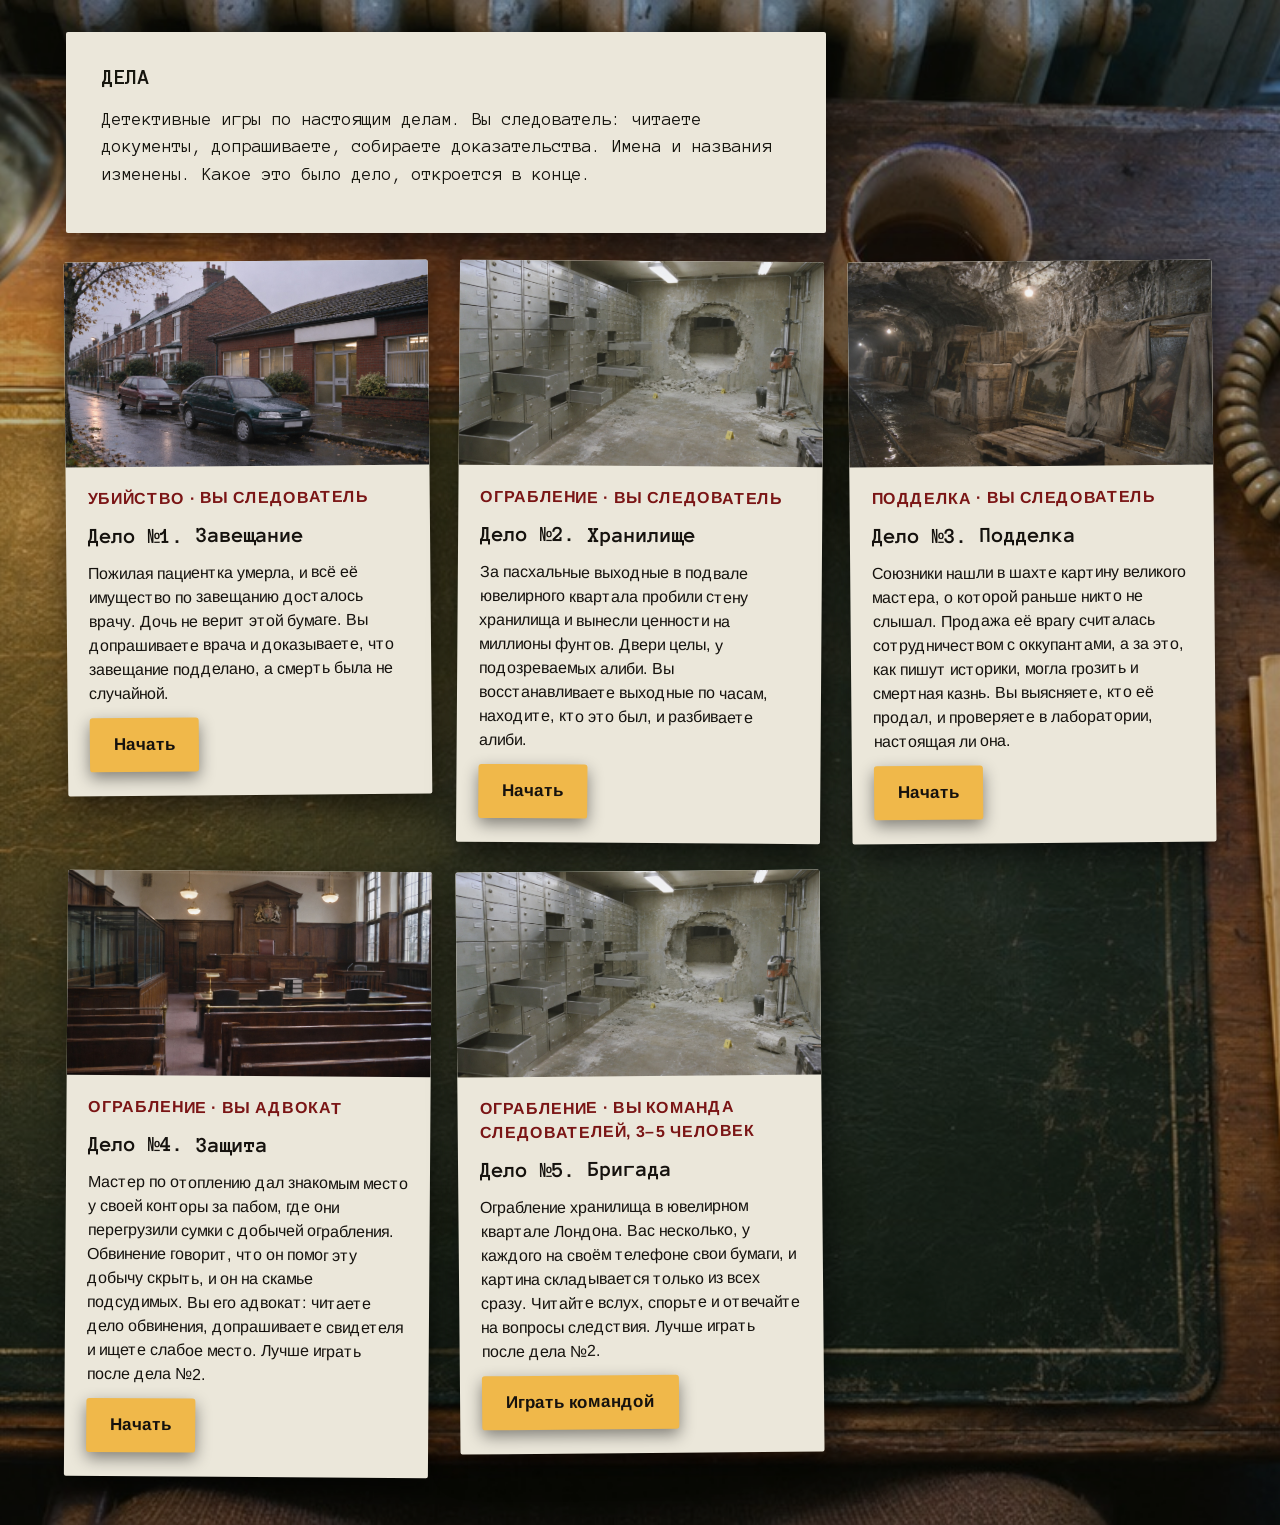
==== index.html @ 7e6cd484 "Дело №5: паспорт команды с шарингом текстом и картинкой, без спойлеров" ====
<!doctype html>
<html lang="ru">
<head>
<meta charset="utf-8">
<meta name="viewport" content="width=device-width, initial-scale=1, viewport-fit=cover">
<meta name="robots" content="noindex, nofollow, noarchive">
<title>Дело. Игра-расследование</title>
<link rel="icon" href="data:,">
<link rel="stylesheet" href="fonts/fonts.css">
<link rel="stylesheet" href="style.css?v=20261123">
</head>
<body>
<main id="app" tabindex="-1"></main>

<!-- шероховатость машинописи и бумажное зерно: один раз, переиспользуется в CSS -->
<svg width="0" height="0" style="position:absolute" aria-hidden="true" focusable="false">
  <filter id="ink" x="-2%" y="-2%" width="104%" height="104%">
    <feTurbulence type="fractalNoise" baseFrequency="0.8" numOctaves="2" seed="7" result="n"/>
    <feDisplacementMap in="SourceGraphic" in2="n" scale="1.1" xChannelSelector="R" yChannelSelector="G"/>
  </filter>
</svg>

<script src="chapter1.js?v=20261123"></script>
<script src="chapter2.js?v=20261123"></script>
<script src="chapter3.js?v=20261123"></script>
<script src="chapter4.js?v=20261123"></script>
<script src="vault1.js?v=20261123"></script>
<script src="vault2.js?v=20261123"></script>
<script src="vault3.js?v=20261123"></script>
<script src="vault4.js?v=20261123"></script>
<script src="fake1.js?v=20261123"></script>
<script src="fake2.js?v=20261123"></script>
<script src="fake3.js?v=20261123"></script>
<script src="fake4.js?v=20261123"></script>
<script src="defense1.js?v=20261123"></script>
<script src="defense2.js?v=20261123"></script>
<script src="defense3.js?v=20261123"></script>
<script src="archive.js?v=20261123"></script>
<script src="guess.js?v=20261123"></script>
<script src="inbox.js?v=20261123"></script>
<script src="team1.js?v=20261123"></script>
<script src="game.js?v=20261123"></script>
</body>
</html>
---- fonts/fonts.css ----
@font-face { font-family: 'Anonymous Pro'; font-style: normal; font-weight: 400; font-display: swap; src: url('AnonymousPro-400-cyrillic.woff2') format('woff2'); unicode-range: U+0301, U+0400-045F, U+0490-0491, U+04B0-04B1, U+2116; }
@font-face { font-family: 'Anonymous Pro'; font-style: normal; font-weight: 400; font-display: swap; src: url('AnonymousPro-400-latin.woff2') format('woff2'); unicode-range: U+0000-00FF, U+0131, U+0152-0153, U+02BB-02BC, U+02C6, U+02DA, U+02DC, U+0304, U+0308, U+0329, U+2000-206F, U+20AC, U+2122, U+2191, U+2193, U+2212, U+2215, U+FEFF, U+FFFD; }
@font-face { font-family: 'Anonymous Pro'; font-style: normal; font-weight: 700; font-display: swap; src: url('AnonymousPro-700-cyrillic.woff2') format('woff2'); unicode-range: U+0301, U+0400-045F, U+0490-0491, U+04B0-04B1, U+2116; }
@font-face { font-family: 'Anonymous Pro'; font-style: normal; font-weight: 700; font-display: swap; src: url('AnonymousPro-700-latin.woff2') format('woff2'); unicode-range: U+0000-00FF, U+0131, U+0152-0153, U+02BB-02BC, U+02C6, U+02DA, U+02DC, U+0304, U+0308, U+0329, U+2000-206F, U+20AC, U+2122, U+2191, U+2193, U+2212, U+2215, U+FEFF, U+FFFD; }
@font-face { font-family: 'Arimo'; font-style: normal; font-weight: 400; font-display: swap; src: url('Arimo-400-cyrillic.woff2') format('woff2'); unicode-range: U+0301, U+0400-045F, U+0490-0491, U+04B0-04B1, U+2116; }
@font-face { font-family: 'Arimo'; font-style: normal; font-weight: 400; font-display: swap; src: url('Arimo-400-latin.woff2') format('woff2'); unicode-range: U+0000-00FF, U+0131, U+0152-0153, U+02BB-02BC, U+02C6, U+02DA, U+02DC, U+0304, U+0308, U+0329, U+2000-206F, U+20AC, U+2122, U+2191, U+2193, U+2212, U+2215, U+FEFF, U+FFFD; }
@font-face { font-family: 'Arimo'; font-style: normal; font-weight: 700; font-display: swap; src: url('Arimo-700-cyrillic.woff2') format('woff2'); unicode-range: U+0301, U+0400-045F, U+0490-0491, U+04B0-04B1, U+2116; }
@font-face { font-family: 'Arimo'; font-style: normal; font-weight: 700; font-display: swap; src: url('Arimo-700-latin.woff2') format('woff2'); unicode-range: U+0000-00FF, U+0131, U+0152-0153, U+02BB-02BC, U+02C6, U+02DA, U+02DC, U+0304, U+0308, U+0329, U+2000-206F, U+20AC, U+2122, U+2191, U+2193, U+2212, U+2215, U+FEFF, U+FFFD; }
@font-face { font-family: 'Tinos'; font-style: normal; font-weight: 400; font-display: swap; src: url('Tinos-400-cyrillic.woff2') format('woff2'); unicode-range: U+0301, U+0400-045F, U+0490-0491, U+04B0-04B1, U+2116; }
@font-face { font-family: 'Tinos'; font-style: normal; font-weight: 400; font-display: swap; src: url('Tinos-400-latin.woff2') format('woff2'); unicode-range: U+0000-00FF, U+0131, U+0152-0153, U+02BB-02BC, U+02C6, U+02DA, U+02DC, U+0304, U+0308, U+0329, U+2000-206F, U+20AC, U+2122, U+2191, U+2193, U+2212, U+2215, U+FEFF, U+FFFD; }
@font-face { font-family: 'Tinos'; font-style: normal; font-weight: 700; font-display: swap; src: url('Tinos-700-cyrillic.woff2') format('woff2'); unicode-range: U+0301, U+0400-045F, U+0490-0491, U+04B0-04B1, U+2116; }
@font-face { font-family: 'Tinos'; font-style: normal; font-weight: 700; font-display: swap; src: url('Tinos-700-latin.woff2') format('woff2'); unicode-range: U+0000-00FF, U+0131, U+0152-0153, U+02BB-02BC, U+02C6, U+02DA, U+02DC, U+0304, U+0308, U+0329, U+2000-206F, U+20AC, U+2122, U+2191, U+2193, U+2212, U+2215, U+FEFF, U+FFFD; }
@font-face { font-family: 'Bad Script'; font-style: normal; font-weight: 400; font-display: swap; src: url('BadScript-400-cyrillic.woff2') format('woff2'); unicode-range: U+0301, U+0400-045F, U+0490-0491, U+04B0-04B1, U+2116; }
@font-face { font-family: 'Bad Script'; font-style: normal; font-weight: 400; font-display: swap; src: url('BadScript-400-latin.woff2') format('woff2'); unicode-range: U+0000-00FF, U+0131, U+0152-0153, U+02BB-02BC, U+02C6, U+02DA, U+02DC, U+0304, U+0308, U+0329, U+2000-206F, U+20AC, U+2122, U+2191, U+2193, U+2212, U+2215, U+FEFF, U+FFFD; }
---- style.css ----
:root {
  --bar: #16120e;
  --bar-ink: #f4efe3;
  --bar-line: #6f6556;
  --accent: #f0b84a;
  --ink: #15120e;
  --ink-soft: #383229;
  --stamp: #7a1515;
  --p-typed: #ebe7da;
  --p-form: #f4f3ee;
  --p-letter: #f1eee6;
  --ease: cubic-bezier(0.16, 1, 0.3, 1);
}

* { box-sizing: border-box; }
html { color-scheme: dark; }
body {
  margin: 0;
  background: var(--bar);
  color: var(--bar-ink);
  font: 400 16px/1.5 Arimo, 'Helvetica Neue', Arial, sans-serif;
  scrollbar-color: var(--bar-line) var(--bar);
}
::selection { background: var(--accent); color: var(--bar); }
:focus-visible { outline: 3px solid var(--accent); outline-offset: 3px; }
button { font: inherit; color: inherit; }

/* сцена: фото на весь экран, весь текст лежит на сплошных поверхностях */
.scene {
  position: relative;
  min-height: 100dvh;
  display: flex;
  flex-direction: column;
  background: var(--bar) var(--bg) center / cover no-repeat;
}
.scene::before { content: ''; position: absolute; inset: 0; background: rgb(10 8 6 / 0.28); pointer-events: none; }
.scene > * { position: relative; }

.bar {
  position: sticky; top: 0; z-index: 5;
  display: flex; flex-wrap: wrap; gap: 4px 28px;
  padding: 12px max(16px, env(safe-area-inset-left));
  background: var(--bar);
  border-bottom: 1px solid var(--bar-line);
}
.bar__item b { font-weight: 700; margin-right: 6px; }
.num { font-family: 'Anonymous Pro', monospace; font-weight: 700; font-size: 18px; color: var(--accent); font-variant-numeric: tabular-nums; }

.stage { flex: 1; padding: 32px max(16px, env(safe-area-inset-left)); }
.stage--center { display: grid; place-content: center; justify-items: center; gap: 22px; }

/* кнопки */
.btn {
  appearance: none; border: 0; cursor: pointer;
  padding: 14px 24px; border-radius: 3px;
  background: var(--accent); color: var(--bar);
  font-weight: 700; font-size: 17px;
  box-shadow: 0 6px 16px rgb(0 0 0 / 0.45);
  transition: transform 160ms var(--ease), box-shadow 160ms var(--ease);
}
.btn:hover:not(:disabled) { transform: translateY(-2px); box-shadow: 0 10px 20px rgb(0 0 0 / 0.5); }
.btn:disabled { cursor: not-allowed; background: #4a4338; color: var(--bar-ink); box-shadow: none; }
.btn--quiet { background: #2a241c; color: var(--bar-ink); border: 1px solid var(--bar-line); }

/* стол */
.desk { flex: 1; display: grid; gap: 24px; padding: 24px max(16px, env(safe-area-inset-left)); align-items: start; }
@media (min-width: 900px) { .desk { grid-template-columns: minmax(260px, 320px) minmax(0, 1fr); } }
.reader { scroll-margin-top: 64px; }
.sheets { list-style: none; margin: 0; padding: 0; display: grid; gap: 22px; }
.sheets li { position: relative; }
.seen {
  position: absolute; right: -6px; top: -20px; padding: 1px 9px; transform: rotate(3deg);
  background: var(--bar); color: var(--bar-ink); border: 1px solid var(--bar-line);
  font-weight: 700; font-size: 16px; border-radius: 2px;
}

/* лист-кнопка */
.chip {
  display: block; width: 100%; text-align: left; cursor: pointer; border: 0; border-radius: 2px;
  padding: 9px 14px; color: var(--ink);
  background: var(--p-typed);
  box-shadow: 2px 4px 10px rgb(0 0 0 / 0.5);
  transition: transform 160ms var(--ease), box-shadow 160ms var(--ease);
}
.sheets li:nth-child(odd) .chip { transform: rotate(-0.6deg); }
.sheets li:nth-child(even) .chip { transform: rotate(0.5deg); }
.chip:hover { transform: rotate(0) translateY(-2px); box-shadow: 3px 8px 16px rgb(0 0 0 / 0.55); }
.chip[aria-pressed='true'] { outline: 3px solid var(--accent); outline-offset: 2px; transform: rotate(0); }
.chip--form { background: var(--p-form); }
.chip--letter { background: var(--p-letter); }
.chip__t { display: block; font-weight: 700; font-size: 16px; }
.chip__s { display: block; font-size: 16px; color: var(--ink-soft); }

.reader { min-width: 0; display: flex; justify-content: center; }

/* бумага */
.paper {
  width: min(100%, 760px);
  padding: 32px 36px;
  color: var(--ink);
  background: var(--p-typed);
  border-radius: 2px;
  box-shadow: 4px 12px 30px rgb(0 0 0 / 0.55);
  animation: land 240ms var(--ease);
  overflow-wrap: anywhere;
}
@keyframes land { from { transform: translateY(12px) scale(0.985); } }
.paper h1, .paper h2, .paper h3 { margin: 0 0 14px; line-height: 1.25; text-wrap: balance; }
.paper h1 { font-size: 22px; }
.paper h2 { font-size: 19px; }
.paper p { margin: 0 0 12px; max-width: 72ch; }
.paper table { width: 100%; border-collapse: collapse; margin: 0 0 14px; }
.paper th, .paper td { text-align: left; vertical-align: top; padding: 6px 8px; border: 1px solid var(--ink); }
.paper th { font-weight: 700; }
.paper .stamp {
  display: inline-block; padding: 2px 12px; margin: 6px 0 14px; transform: rotate(-3deg);
  border: 2px solid var(--stamp); color: var(--stamp); font-weight: 700; letter-spacing: 0.08em; text-transform: uppercase;
}
.paper .hand { font-family: 'Bad Script', cursive; font-size: 21px; line-height: 1.5; transform: rotate(-1.5deg); display: block; }
.paper .sign { font-family: 'Bad Script', cursive; font-size: 24px; margin-top: 18px; display: block; }

.paper--typed, .paper--transcript { font: 400 18px/1.55 'Anonymous Pro', 'Courier New', monospace; filter: url(#ink); }
.paper--memo { max-width: 720px; }
.paper--form { background: var(--p-form); font: 400 16px/1.5 Arimo, Arial, sans-serif; }
.paper--letter { background: var(--p-letter); font: 400 18px/1.6 Tinos, 'Times New Roman', serif; }

/* допрос */
.room { flex: 1; display: grid; gap: 20px; padding: 20px max(16px, env(safe-area-inset-left)); align-items: start; }
@media (min-width: 900px) { .room { grid-template-columns: minmax(0, 1.1fr) minmax(0, 0.9fr); } }
.paper--transcript { width: 100%; max-height: calc(100dvh - 120px); overflow: auto; background: var(--p-typed); }
.paper--transcript p { margin: 0 0 10px; }
.paper--transcript .cop { padding-left: 3ch; }
.tray { background: var(--bar); border: 1px solid var(--bar-line); border-radius: 3px; padding: 16px; display: grid; gap: 14px; box-shadow: 0 12px 30px rgb(0 0 0 / 0.5); }
.tray__t { margin: 0; font-weight: 700; }
.tray__chips { display: grid; gap: 10px; grid-template-columns: repeat(auto-fit, minmax(230px, 1fr)); }

/* низ стола */
.dock {
  position: sticky; bottom: 0; z-index: 5; display: flex; flex-wrap: wrap; align-items: center; gap: 12px 20px;
  padding: 14px max(16px, env(safe-area-inset-left)) max(14px, env(safe-area-inset-bottom));
  background: var(--bar); border-top: 1px solid var(--bar-line);
}

@media (max-width: 899px) { .paper--transcript { max-height: 40dvh; } }
@media (max-width: 600px) {
  .bar__t { display: none; }
  .dock .btn { padding: 12px 16px; }
  .paper { padding: 24px 20px; }
  .bar { padding-block: 8px; row-gap: 0; column-gap: 20px; }
  .dock { padding-block: 10px; }
  .dock .btn { flex: 1 1 100%; }
}
@media (prefers-reduced-motion: reduce) { *, *::before, *::after { animation: none !important; transition: none !important; } }

.paper .typed { font: 400 18px/1.55 'Anonymous Pro', 'Courier New', monospace; letter-spacing: 0.02em; filter: url(#ink); }

.paper--transcript .mark { margin: 0 0 14px; }
.paper--transcript .mark .stamp { margin: 0; }
.paper--transcript .loss { font-weight: 700; color: var(--stamp); }

/* ---------- главы 2–3 ---------- */
.chip--photo { background: #fbfaf6; }
.chip--printout { background: var(--p-form); }
.tray__p { margin: 0; }
.paper--transcript .note { padding-left: 3ch; color: var(--ink-soft); }

/* фото-приложение к делу */
.paper--photo { background: var(--p-letter); padding: 20px; }
.photo { margin: 0 0 16px; padding: 10px 10px 12px; background: #fbfaf6; box-shadow: 0 3px 10px rgb(0 0 0 / 0.35); transform: rotate(-0.5deg); }
.photo img { display: block; width: 100%; height: auto; }
.photo figcaption { padding-top: 8px; font: 400 16px/1.4 Arimo, Arial, sans-serif; }

/* распечатка на матричном принтере: бумага с перфорацией и зелёными полосами */
.paper--printout {
  position: relative; width: min(100%, 860px); padding: 28px 56px;
  font: 400 17px/1.5 'Anonymous Pro', 'Courier New', monospace; filter: url(#ink);
  background: var(--p-form);
}
.paper--printout::before, .paper--printout::after {
  content: ''; position: absolute; top: 0; bottom: 0; width: 28px;
  background: radial-gradient(circle at 14px 14px, var(--bar) 0 4.5px, transparent 5px) 0 0 / 28px 28px repeat-y;
}
.paper--printout::before { left: 0; }
.paper--printout::after { right: 0; }
.paper--printout .hand { filter: none; }

.paper .log { border-collapse: collapse; margin: 6px 0 16px; }
.paper .log caption { text-align: left; padding: 0 0 8px; font-weight: 700; }
.paper .log th { border: 0; border-bottom: 2px solid var(--ink); padding: 6px 10px; white-space: nowrap; }
.paper .log td { border: 0; padding: 8px 10px; }
.log td[data-l='В карте'], .log td[data-l='Сохранено'] { white-space: nowrap; }
.log tbody tr:nth-child(odd) td { background: #e1ebd6; }
.log tbody tr.flag td { background: #f1c9c1; }
.log--pick tbody tr.on td { background: #f7e7a6; }
.log--pick tbody tr.ok td, .log--pick tbody tr.miss td { background: #f1c9c1; }
.log--pick tbody tr.bad td { background: #d9d4c6; }

.pick {
  appearance: none; cursor: pointer; min-height: 44px; min-width: 8.5em; padding: 6px 10px; border-radius: 2px;
  border: 2px solid var(--ink); background: var(--p-form); color: var(--ink);
  font: 700 16px/1.2 Arimo, Arial, sans-serif; text-align: left; white-space: nowrap;
}
.pick:hover:not(:disabled) { background: #f7e7a6; }
.pick[aria-pressed='true']:not(:disabled) { background: var(--ink); color: var(--p-form); }
.pick:disabled { cursor: default; border-style: dashed; background: transparent; }
.audit { flex: 1; display: flex; justify-content: center; align-items: start; padding: 24px max(16px, env(safe-area-inset-left)); }
.audit__res { margin: 0; font-weight: 700; }

/* реконструкция утра */
.tl { flex: 1; display: grid; gap: 20px; padding: 20px max(16px, env(safe-area-inset-left)); align-items: start; }
@media (min-width: 900px) { .tl { grid-template-columns: minmax(0, 1.1fr) minmax(0, 0.9fr); } }
.tl .paper { width: 100%; }
.tray { scroll-margin-top: 72px; }
.slots { scroll-margin-top: 150px; }
.slots { list-style: none; margin: 14px 0 0; padding: 0; display: grid; gap: 10px; }
.slot { display: grid; grid-template-columns: 8.5em 1fr; gap: 12px; align-items: center; min-height: 64px; padding: 10px 12px; border: 2px solid var(--ink); border-radius: 2px; }
.slot__t { font: 700 18px/1.2 'Anonymous Pro', 'Courier New', monospace; }
.slot__body b { display: block; }
.slot__src { display: block; color: var(--ink-soft); }
.slot__btn {
  appearance: none; cursor: pointer; min-height: 44px; padding: 8px 12px; border: 2px dashed var(--ink); border-radius: 2px;
  background: transparent; color: var(--ink); font: 700 16px/1.2 Arimo, Arial, sans-serif; text-align: left;
}
.slot__btn:hover:not(:disabled) { background: #e6dfc9; }
.slot__btn:disabled { cursor: default; }
.slot--set { background: #e1ebd6; }
.slot--gap { border-style: dotted; }
.tl__pick { position: sticky; top: 76px; z-index: 2; margin: 0 0 12px; padding: 10px 12px; background: #f7e7a6; border: 2px solid var(--ink); border-radius: 2px; }
.tl__msg { min-height: 1.5em; margin: 14px 0 0; font-weight: 700; }

@media (max-width: 700px) {
  .paper--printout { padding: 22px 40px; }
  .paper--printout::before, .paper--printout::after { width: 20px; background-size: 20px 28px; background-position: 0 0; }
  .paper .log thead { display: none; }
  .paper .log tr, .paper .log td { display: block; }
  .paper .log td { padding: 2px 6px; }
  .paper .log td[data-l]::before { content: attr(data-l) ': '; font-weight: 700; }
  .paper .log td:first-child { padding-top: 8px; }
  .paper .log td:last-child { padding-bottom: 8px; }
  .slot { grid-template-columns: 7.4em 1fr; gap: 8px; }
  .slot--set, .slot--gap { grid-template-columns: 1fr; gap: 4px; }
}

/* экран «дальше платно» */
.paywall { width: min(100%, 560px); }
.paywall p:last-child { margin-bottom: 0; font-weight: 700; }

/* разбор дела */
.paper ol { margin: 0 0 14px; padding-left: 1.6em; }
.paper li { margin-bottom: 8px; }
.paper--memo h2 { margin-top: 22px; }

/* «Это было на самом деле» в конце главы */
.paper .real { margin: 18px 0 0; }
.paper .real .stamp { display: block; width: fit-content; margin: 0 0 10px; }
a.btn { display: inline-block; text-decoration: none; }

.sr-only { position: absolute; width: 1px; height: 1px; margin: -1px; padding: 0; overflow: hidden; clip: rect(0 0 0 0); white-space: nowrap; border: 0; }

/* телефон боком: мало высоты, поэтому панели компактнее, а допрос и стол в две колонки */
@media (orientation: landscape) and (max-height: 520px) {
  .bar { padding-block: 6px; }
  .dock { padding-block: 8px; }
  .dock .btn { padding: 10px 18px; }
  .room, .desk, .tl { grid-template-columns: minmax(0, 1fr) minmax(0, 1fr); }
  .desk { grid-template-columns: minmax(200px, 0.7fr) minmax(0, 1.3fr); }
  .paper--transcript { max-height: calc(100dvh - 150px); }
  .tray { max-height: calc(100dvh - 150px); overflow: auto; }
}

/* первый вопрос, уведомления и недоступные документы */
.notice { margin: 0; padding: 10px max(16px, env(safe-area-inset-left)); background: #f7e7a6; color: var(--ink); font-weight: 700; border-bottom: 2px solid var(--ink); }
.chip:disabled { cursor: not-allowed; background: #cfc8b8; box-shadow: none; transform: none; }

/* каталог дел */
.catalog { flex: 1; display: grid; gap: 28px; align-content: start; padding: 32px max(16px, env(safe-area-inset-left)) 48px; max-width: 1180px; margin: 0 auto; width: 100%; }
.catalog__head { width: 100%; max-width: 760px; }
.cases { display: grid; gap: 28px; grid-template-columns: repeat(auto-fit, minmax(300px, 1fr)); align-items: start; }
.case { background: var(--p-typed); color: var(--ink); box-shadow: 4px 12px 30px rgb(0 0 0 / 0.55); border-radius: 2px; overflow: hidden; }
.case:nth-child(odd) { transform: rotate(-0.5deg); }
.case:nth-child(even) { transform: rotate(0.4deg); }
.case img { display: block; width: 100%; height: auto; aspect-ratio: 16 / 9; object-fit: cover; }
.case__body { padding: 20px 22px 24px; display: grid; gap: 12px; justify-items: start; }
.case h2 { margin: 0; font: 700 22px/1.25 'Anonymous Pro', 'Courier New', monospace; }
.case p { margin: 0; }
.case .case__tag { font-weight: 700; color: var(--stamp); text-transform: uppercase; letter-spacing: 0.04em; }

/* командная игра: папки, картотека, запрос бумаги */
.files, .cab-stage { flex: 1; display: grid; gap: 20px; align-content: start; justify-items: center; padding: 20px max(16px, env(safe-area-inset-left)) 28px; }
.files > *, .cab-stage > * { width: min(100%, 760px); }
.files__h { margin: 0; padding: 10px 14px; font-size: 19px; text-wrap: balance; background: var(--bar); border: 1px solid var(--bar-line); border-radius: 3px; }
.files__nav { display: flex; flex-wrap: wrap; gap: 10px; }

.fld { display: grid; }
.fld__tabs { display: flex; flex-wrap: wrap; gap: 4px; padding: 0 12px; margin-bottom: -1px; position: relative; z-index: 1; }
.fld__tab {
  appearance: none; border: 0; cursor: pointer; text-align: left;
  min-height: 44px; padding: 10px 16px; border-radius: 10px 10px 0 0;
  background: #c4a76b; color: var(--ink); font-weight: 700; font-size: 16px;
  box-shadow: inset 0 -8px 8px -8px rgb(0 0 0 / 0.45);
}
.fld__tab[aria-pressed='true'] { background: #e8d29a; box-shadow: none; }
.fld__body { background: #e8d29a; padding: 16px 14px 14px; border-radius: 4px; box-shadow: 4px 12px 30px rgb(0 0 0 / 0.55); }
.fld__paper { width: 100%; position: relative; padding: 28px 22px 22px; box-shadow: 0 2px 8px rgb(0 0 0 / 0.35); }
.fld__paper::before {
  content: ''; position: absolute; top: -12px; right: 26px; width: 16px; height: 44px;
  border: 3px solid #70767b; border-radius: 9px; transform: rotate(7deg); pointer-events: none;
}
.fld__acts { display: flex; flex-wrap: wrap; gap: 10px; margin-top: 14px; }
.fld__acts .btn { min-height: 44px; padding: 10px 18px; font-size: 16px; }
.fld__empty { background: var(--p-form); }

.cab {
  display: grid; grid-template-columns: repeat(2, minmax(0, 1fr)); gap: 10px; padding: 14px;
  background: linear-gradient(#4e5754, #363d3b); border: 2px solid #1d211f; border-radius: 6px; box-shadow: 0 14px 34px rgb(0 0 0 / 0.6);
}
@media (min-width: 700px) { .cab { grid-template-columns: repeat(3, minmax(0, 1fr)); } }
.drawer {
  appearance: none; border: 0; cursor: pointer; position: relative; text-align: left; color: var(--ink);
  min-height: 118px; padding: 10px 8px 38px; border-radius: 4px;
  background: linear-gradient(#b4bcb8, #8a928e);
  box-shadow: inset 0 2px 0 rgb(255 255 255 / 0.4), inset 0 -3px 0 rgb(0 0 0 / 0.3), 0 3px 6px rgb(0 0 0 / 0.4);
  transition: transform 160ms var(--ease);
}
.drawer::after {
  content: ''; position: absolute; left: 50%; bottom: 12px; width: 60px; height: 12px; margin-left: -30px; border-radius: 6px;
  background: linear-gradient(#ece7d6, #8d8670); box-shadow: 0 2px 3px rgb(0 0 0 / 0.5);
}
.drawer:hover:not(:disabled) { transform: translateY(-3px); }
.drawer:disabled { cursor: not-allowed; filter: brightness(0.72); }
.drawer__label { display: grid; gap: 2px; background: #efe6c8; border: 1px solid #5d5640; border-radius: 2px; padding: 8px 10px; }
.drawer__n { font: 700 22px/1 'Anonymous Pro', monospace; }
.drawer__t { font-weight: 700; font-size: 16px; line-height: 1.25; }
.drawer__s { font-size: 16px; color: var(--ink-soft); }
.drawer--fav { background: linear-gradient(#e9c46f, #bb953c); }

.ask { background: var(--bar); border: 1px solid var(--bar-line); border-radius: 3px; padding: 16px; display: grid; gap: 14px; box-shadow: 0 12px 30px rgb(0 0 0 / 0.5); }
.ask__h { margin: 0; font-size: 18px; }
.ask__row { display: grid; gap: 8px; }
.ask__who { margin: 0; }
.ask__need { display: inline-block; margin-left: 8px; padding: 0 8px; border: 1px solid var(--accent); color: var(--accent); border-radius: 2px; font-size: 16px; }
.ask__tabs { display: flex; flex-wrap: wrap; gap: 8px; }
.ask__tab { appearance: none; cursor: pointer; min-height: 44px; padding: 8px 14px; border: 1px solid var(--bar-line); border-radius: 3px; background: #2a241c; color: var(--bar-ink); font-weight: 700; }
.ask__tab[aria-pressed='true'] { outline: 3px solid var(--accent); outline-offset: 2px; }
.req { background: var(--p-form); color: var(--ink); border: 3px solid var(--accent); border-radius: 2px; padding: 14px 16px; box-shadow: 3px 8px 20px rgb(0 0 0 / 0.5); }
.req p { margin: 0 0 8px; }
.req--in { border-color: var(--stamp); }
.req__s { color: var(--ink-soft); }
.req__note { margin: 10px 0 0; font-weight: 700; }

/* картотека в делах №1–4: комнаты, ящики, папки, проверка хронологии */
.archive { flex: 1; display: grid; gap: 20px; align-content: start; justify-items: center; padding: 20px max(16px, env(safe-area-inset-left)) 28px; }
.archive > * { width: min(100%, 760px); }
.rooms { display: flex; flex-wrap: wrap; gap: 8px; }
.rooms__btn { appearance: none; cursor: pointer; min-height: 44px; padding: 8px 16px; border: 1px solid var(--bar-line); border-radius: 3px; background: var(--bar); color: var(--bar-ink); font-weight: 700; font-size: 16px; }
.rooms__btn[aria-pressed='true'] { background: var(--accent); color: var(--bar); border-color: var(--accent); }
.fld__tt { display: block; }
.fld__ts { display: block; font-weight: 400; font-size: 16px; color: var(--ink); }
.slot--ok { background: #d3e6c3; }
.slot__btn--undo { margin-top: 8px; min-height: 44px; padding: 8px 14px; }
.tl__msg { padding: 10px 12px; background: #efe9d3; border: 2px solid var(--ink); border-radius: 2px; min-height: 0; }

.fld__fig { margin: 0 0 14px; color: var(--ink); }
.fld__fig figcaption { color: var(--ink); }

/* досье и разбор главы */
.bar__btn { appearance: none; cursor: pointer; margin-left: auto; min-height: 44px; padding: 6px 16px; border: 1px solid var(--accent); border-radius: 3px; background: transparent; color: var(--accent); font-weight: 700; font-size: 16px; }
.bar__btn:hover { background: var(--accent); color: var(--bar); }
.has-dossier { overflow: hidden; }
.dossier { position: fixed; inset: 0; z-index: 30; display: flex; align-items: flex-end; justify-content: center; background: rgb(8 6 4 / 0.82); }
.dossier__sheet { width: min(100%, 860px); max-height: 94dvh; overflow: auto; display: grid; gap: 14px; align-content: start; padding: 16px max(16px, env(safe-area-inset-left)) 28px; background: var(--bar); border: 1px solid var(--bar-line); border-radius: 8px 8px 0 0; box-shadow: 0 -10px 40px rgb(0 0 0 / 0.6); }
@media (min-width: 900px) { .dossier { align-items: center; } .dossier__sheet { border-radius: 8px; max-height: 88dvh; } }
.dossier__head { display: flex; align-items: center; justify-content: space-between; gap: 12px; }
.dossier__head h2 { margin: 0; font-size: 22px; }
.dossier .paper { width: 100%; }
.known { margin: 0; padding: 0; list-style: none; display: grid; gap: 10px; }
.known li { background: var(--p-form); color: var(--ink); padding: 12px 14px; border-radius: 2px; }
.debrief { width: min(100%, 720px); }
.debrief__list { margin: 0 0 12px; padding: 0; list-style: none; display: grid; gap: 12px; }
.debrief__item { padding: 10px 12px; background: #efe9d3; border: 2px solid var(--ink); border-radius: 2px; }
.debrief__mark { display: inline-block; margin-right: 6px; padding: 0 10px; border: 2px solid var(--ink); border-radius: 2px; font-weight: 700; text-transform: uppercase; letter-spacing: 0.04em; font-size: 16px; }
.debrief__mark--ok { background: #d3e6c3; }
.debrief__mark--miss { background: #f3d6c8; }
.debrief__total { margin: 0; font-weight: 700; }
.stage__note { margin: 0; padding: 8px 14px; text-align: center; background: var(--bar); border: 1px solid var(--bar-line); border-radius: 3px; }
.dossier .fld__tabs { flex-wrap: nowrap; overflow-x: auto; padding-bottom: 0; scrollbar-width: thin; }
.dossier .fld__tab { flex: 0 0 auto; max-width: 75vw; }
.debrief__mark--skip { background: #e4e0d2; }

/* входящие, «вы остановились здесь», паспорт */
.toast { position: fixed; left: max(12px, env(safe-area-inset-left)); right: max(12px, env(safe-area-inset-right)); top: 12px; z-index: 25; display: flex; gap: 0; max-width: 520px; margin: 0 auto; background: var(--bar); border: 2px solid var(--accent); border-radius: 6px; box-shadow: 0 10px 30px rgb(0 0 0 / 0.6); animation: land 240ms var(--ease); }
.toast__main { flex: 1; min-height: 56px; padding: 8px 14px; text-align: left; cursor: pointer; background: transparent; border: 0; color: var(--bar-ink); font-size: 16px; }
.toast__main b { display: block; color: var(--accent); }
.toast__x { min-width: 56px; min-height: 56px; cursor: pointer; background: transparent; border: 0; border-left: 1px solid var(--bar-line); color: var(--bar-ink); font-size: 28px; }
.dossier__sub { margin: 0; font-size: 18px; }
.msg { background: var(--p-form); color: var(--ink); padding: 14px; border-radius: 2px; box-shadow: 0 2px 8px rgb(0 0 0 / 0.35); }
.msg p { margin: 0 0 10px; }
.msg__meta { font-size: 16px; color: var(--ink-soft); }
.msg__bubble { display: inline-block; max-width: 92%; padding: 12px 16px; background: #dfe6d8; border: 2px solid var(--ink); border-radius: 18px 18px 18px 4px; font-size: 18px; }
.msg__text { font-size: 18px; }
.msg audio { width: 100%; min-height: 44px; }
.cctv { position: relative; margin: 0 0 12px; background: #000; }
.cctv img { display: block; width: 100%; height: auto; filter: grayscale(1) contrast(1.15) brightness(0.9); }
.cctv__cam, .cctv__time { position: absolute; top: 8px; padding: 2px 10px; background: #000; color: #f4efe3; font: 700 16px/1.4 'Anonymous Pro', monospace; letter-spacing: 0.04em; }
.cctv__cam { left: 8px; }
.cctv__time { right: 8px; display: flex; align-items: center; gap: 8px; }
.cctv__rec { width: 12px; height: 12px; border-radius: 50%; background: #e0302c; }
.passport { width: min(100%, 720px); }
.passport__t { margin: 0 0 12px; font-weight: 700; }
.passport__rows { margin: 0 0 14px; padding: 0; list-style: none; display: grid; gap: 10px; }
.passport__rows li { display: flex; flex-wrap: wrap; align-items: center; gap: 6px 12px; padding: 8px 12px; background: #efe9d3; border: 2px solid var(--ink); border-radius: 2px; }
.passport__l { min-width: 8.5em; }
.passport__sq { display: inline-flex; gap: 6px; }
.passport__sq i { width: 22px; height: 22px; border: 3px solid var(--ink); background: #ebe7da; }
.passport__sq i.on { background: #2f6b2f; }
.passport__sq i.mid { background: linear-gradient(to bottom, #ebe7da 50%, #b8862a 50%); }
.passport__key { margin: 0 0 12px; font-size: 16px; }
.req__note { padding: 8px 14px; background: var(--p-form); border: 2px solid var(--ink); color: var(--ink); }
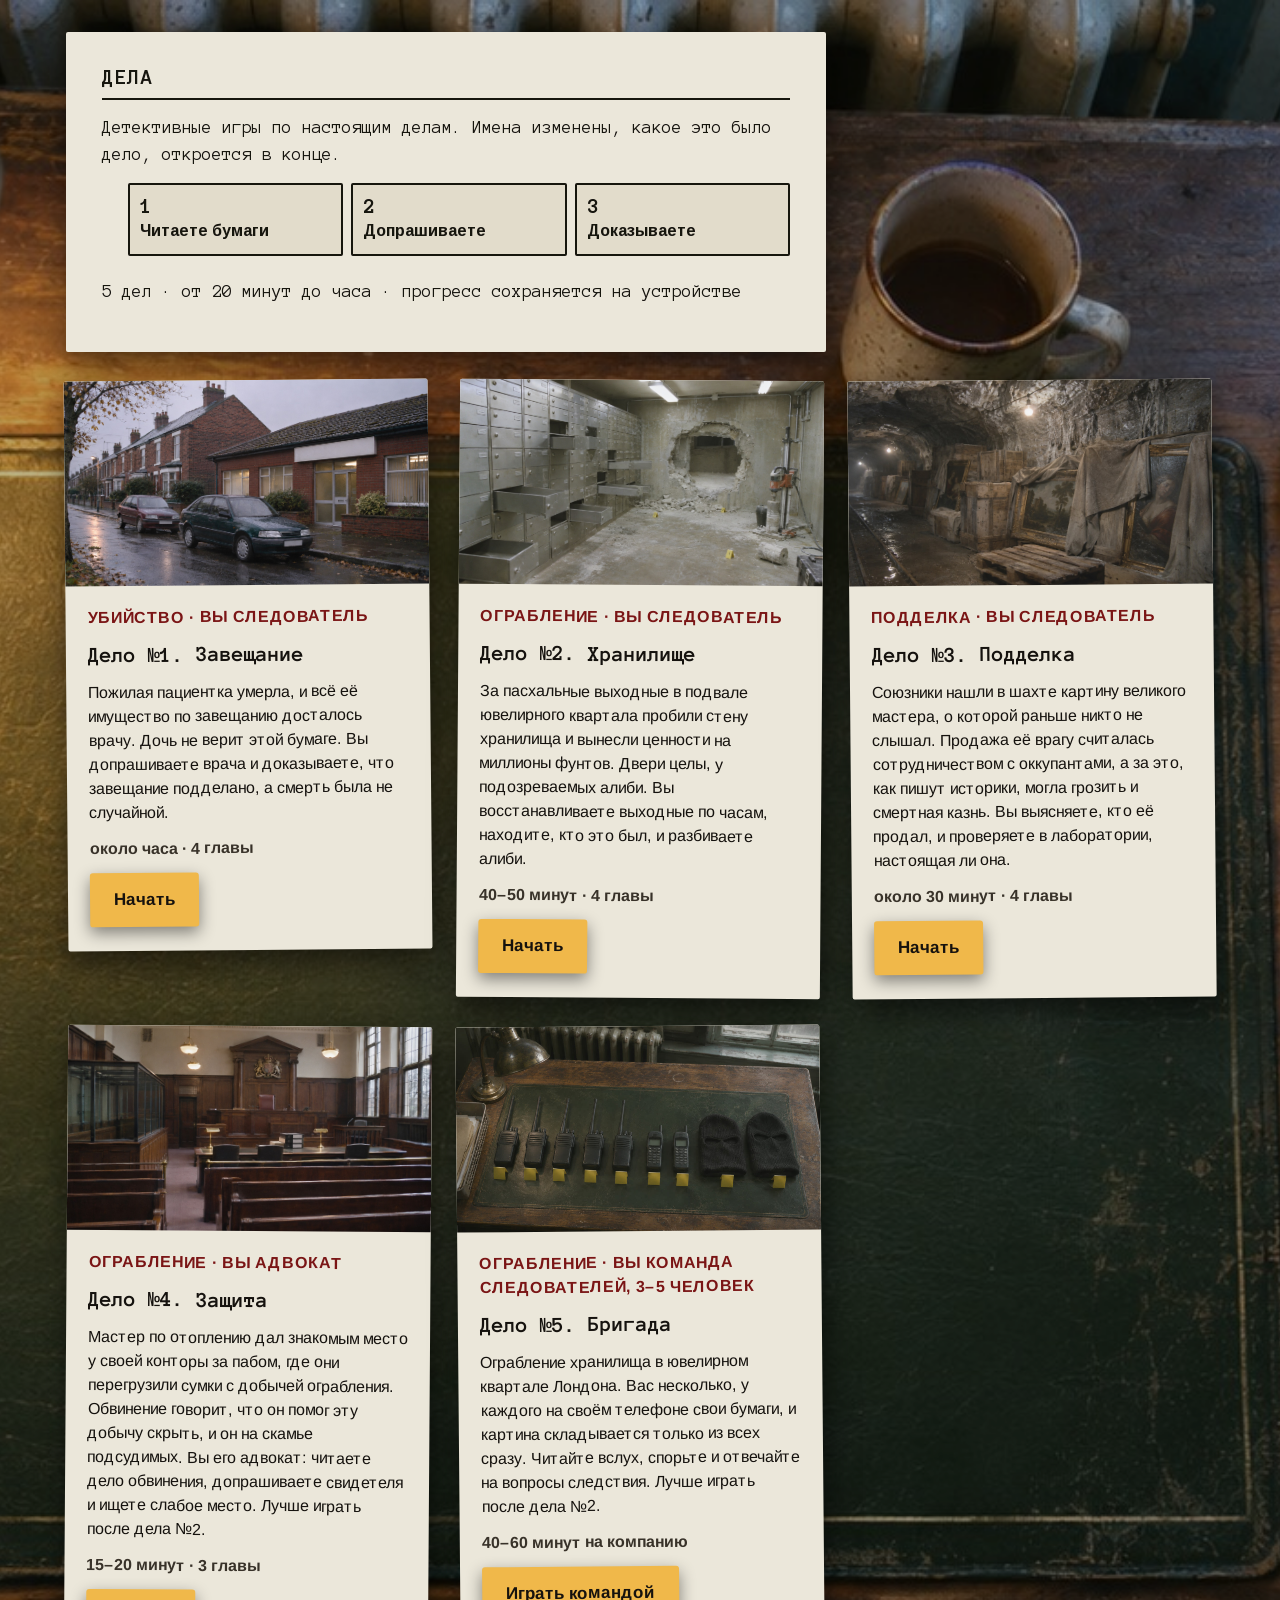
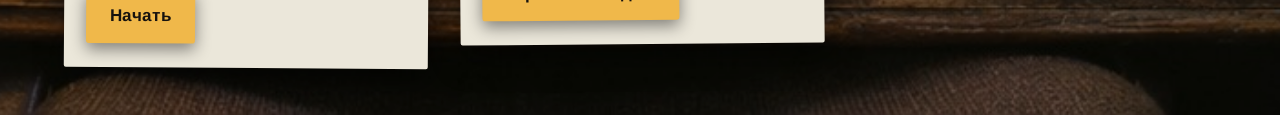
==== commit 244d2b0c: "Аудит, партия 1: превью для мессенджеров и иконка, каталог с временем и шагами, фото и ярлык в карто" ====
--- a/index.html
+++ b/index.html
@@ -5,9 +5,17 @@
 <meta name="viewport" content="width=device-width, initial-scale=1, viewport-fit=cover">
 <meta name="robots" content="noindex, nofollow, noarchive">
 <title>Дело. Игра-расследование</title>
-<link rel="icon" href="data:,">
+<meta name="description" content="Детективные игры по настоящим делам: читаете документы, допрашиваете, собираете доказательства. Имена изменены, какое это было дело, откроется в конце. Пять дел, одно для компании.">
+<meta name="theme-color" content="#16120e">
+<meta property="og:type" content="website">
+<meta property="og:title" content="Дела. Игры-расследования по настоящим делам">
+<meta property="og:description" content="Детективные игры по настоящим делам: читаете документы, допрашиваете, собираете доказательства. Имена изменены, какое это было дело, откроется в конце. Пять дел, одно для компании.">
+<meta property="og:image" content="https://varvarayukhina.github.io/shipman-game/img/case-desk.jpg">
+<meta property="og:url" content="https://varvarayukhina.github.io/shipman-game/">
+<meta name="twitter:card" content="summary_large_image">
+<link rel="icon" href="data:image/svg+xml,%3Csvg xmlns='http://www.w3.org/2000/svg' viewBox='0 0 64 64'%3E%3Crect width='64' height='64' rx='8' fill='%2316120e'/%3E%3Crect x='12' y='14' width='40' height='40' rx='2' fill='%23ebe7da'/%3E%3Crect x='18' y='24' width='28' height='4' fill='%2315120e'/%3E%3Crect x='18' y='33' width='28' height='4' fill='%2315120e'/%3E%3Crect x='18' y='42' width='18' height='4' fill='%2315120e'/%3E%3Crect x='30' y='8' width='22' height='12' rx='2' fill='%237a1515' transform='rotate(-8 41 14)'/%3E%3C/svg%3E">
 <link rel="stylesheet" href="fonts/fonts.css">
-<link rel="stylesheet" href="style.css?v=20261123">
+<link rel="stylesheet" href="style.css?v=20261126">
 </head>
 <body>
 <main id="app" tabindex="-1"></main>
@@ -20,25 +28,25 @@
   </filter>
 </svg>
 
-<script src="chapter1.js?v=20261123"></script>
-<script src="chapter2.js?v=20261123"></script>
-<script src="chapter3.js?v=20261123"></script>
-<script src="chapter4.js?v=20261123"></script>
-<script src="vault1.js?v=20261123"></script>
-<script src="vault2.js?v=20261123"></script>
-<script src="vault3.js?v=20261123"></script>
-<script src="vault4.js?v=20261123"></script>
-<script src="fake1.js?v=20261123"></script>
-<script src="fake2.js?v=20261123"></script>
-<script src="fake3.js?v=20261123"></script>
-<script src="fake4.js?v=20261123"></script>
-<script src="defense1.js?v=20261123"></script>
-<script src="defense2.js?v=20261123"></script>
-<script src="defense3.js?v=20261123"></script>
-<script src="archive.js?v=20261123"></script>
-<script src="guess.js?v=20261123"></script>
-<script src="inbox.js?v=20261123"></script>
-<script src="team1.js?v=20261123"></script>
-<script src="game.js?v=20261123"></script>
+<script src="chapter1.js?v=20261126"></script>
+<script src="chapter2.js?v=20261126"></script>
+<script src="chapter3.js?v=20261126"></script>
+<script src="chapter4.js?v=20261126"></script>
+<script src="vault1.js?v=20261126"></script>
+<script src="vault2.js?v=20261126"></script>
+<script src="vault3.js?v=20261126"></script>
+<script src="vault4.js?v=20261126"></script>
+<script src="fake1.js?v=20261126"></script>
+<script src="fake2.js?v=20261126"></script>
+<script src="fake3.js?v=20261126"></script>
+<script src="fake4.js?v=20261126"></script>
+<script src="defense1.js?v=20261126"></script>
+<script src="defense2.js?v=20261126"></script>
+<script src="defense3.js?v=20261126"></script>
+<script src="archive.js?v=20261126"></script>
+<script src="guess.js?v=20261126"></script>
+<script src="inbox.js?v=20261126"></script>
+<script src="team1.js?v=20261126"></script>
+<script src="game.js?v=20261126"></script>
 </body>
 </html>
--- a/style.css
+++ b/style.css
@@ -120,9 +120,12 @@
 .paper .sign { font-family: 'Bad Script', cursive; font-size: 24px; margin-top: 18px; display: block; }
 
 .paper--typed, .paper--transcript { font: 400 18px/1.55 'Anonymous Pro', 'Courier New', monospace; filter: url(#ink); }
+.paper--typed h1 { letter-spacing: 0.04em; border-bottom: 2px solid var(--ink); padding-bottom: 6px; }
 .paper--memo { max-width: 720px; }
-.paper--form { background: var(--p-form); font: 400 16px/1.5 Arimo, Arial, sans-serif; }
-.paper--letter { background: var(--p-letter); font: 400 18px/1.6 Tinos, 'Times New Roman', serif; }
+.paper--form { background: var(--p-form); font: 400 16px/1.5 Arimo, Arial, sans-serif; background-image: linear-gradient(rgb(21 18 14 / 0.045) 1px, transparent 1px); background-size: 100% 24px; background-position: 0 70px; }
+.paper--form h1 { border-bottom: 3px double var(--ink); padding-bottom: 8px; font: 700 18px/1.25 'Anonymous Pro', 'Courier New', monospace; letter-spacing: 0.06em; text-transform: uppercase; }
+.paper--letter { background: var(--p-letter); font: 400 18px/28px Tinos, 'Times New Roman', serif; background-image: repeating-linear-gradient(transparent 0 27px, rgb(21 18 14 / 0.09) 27px 28px); background-position: 0 32px; }
+.paper--letter p { margin: 0 0 28px; }
 
 /* допрос */
 .room { flex: 1; display: grid; gap: 20px; padding: 20px max(16px, env(safe-area-inset-left)); align-items: start; }
@@ -248,7 +251,11 @@
 /* разбор дела */
 .paper ol { margin: 0 0 14px; padding-left: 1.6em; }
 .paper li { margin-bottom: 8px; }
-.paper--memo h2 { margin-top: 22px; }
+.paper--memo h2 { margin-top: 24px; padding-top: 10px; border-top: 2px solid var(--ink); font: 700 17px/1.3 'Anonymous Pro', 'Courier New', monospace; letter-spacing: 0.06em; text-transform: uppercase; }
+.paper--memo p { margin: 0 0 14px; text-wrap: pretty; }
+.file-tag { display: inline-block; margin: 0 0 14px; padding: 2px 10px; border: 2px solid var(--stamp); color: var(--stamp); font: 700 16px/1.4 'Anonymous Pro', 'Courier New', monospace; letter-spacing: 0.06em; text-transform: uppercase; transform: rotate(-1.5deg); }
+.photo--attach { position: relative; width: min(100%, 440px); margin: 6px 0 18px; transform: rotate(-1.2deg); }
+.photo--attach::before { content: ''; position: absolute; top: -14px; left: 26px; width: 16px; height: 44px; border: 3px solid #70767b; border-radius: 9px; transform: rotate(-8deg); z-index: 1; }
 
 /* «Это было на самом деле» в конце главы */
 .paper .real { margin: 18px 0 0; }
@@ -284,6 +291,7 @@
 .case h2 { margin: 0; font: 700 22px/1.25 'Anonymous Pro', 'Courier New', monospace; }
 .case p { margin: 0; }
 .case .case__tag { font-weight: 700; color: var(--stamp); text-transform: uppercase; letter-spacing: 0.04em; }
+.case .case__facts { font-weight: 700; color: var(--ink-soft); }
 
 /* командная игра: папки, картотека, запрос бумаги */
 .files, .cab-stage { flex: 1; display: grid; gap: 20px; align-content: start; justify-items: center; padding: 20px max(16px, env(safe-area-inset-left)) 28px; }
@@ -416,3 +424,17 @@
 .passport__sq i.mid { background: linear-gradient(to bottom, #ebe7da 50%, #b8862a 50%); }
 .passport__key { margin: 0 0 12px; font-size: 16px; }
 .req__note { padding: 8px 14px; background: var(--p-form); border: 2px solid var(--ink); color: var(--ink); }
+
+/* телефон боком: панели не должны съедать треть экрана */
+@media (max-height: 500px) {
+  .bar { padding: 6px max(16px, env(safe-area-inset-left)); gap: 2px 20px; }
+  .bar__btn { min-height: 36px; padding: 2px 12px; }
+  .dock { padding: 8px max(16px, env(safe-area-inset-left)) max(8px, env(safe-area-inset-bottom)); gap: 8px 14px; }
+  .dock .btn { padding: 9px 16px; }
+  .paper--transcript { max-height: 60dvh; }
+}
+
+.catalog__how { list-style: none; margin: 4px 0 14px; padding: 0; display: grid; grid-template-columns: repeat(3, minmax(0, 1fr)); gap: 8px; font: 700 16px/1.3 Arimo, Arial, sans-serif; }
+.catalog__how li { display: grid; gap: 4px; padding: 10px 10px 12px; background: #e2dccb; border: 2px solid var(--ink); border-radius: 2px; }
+.catalog__how b { font: 700 22px/1 'Anonymous Pro', 'Courier New', monospace; }
+@media (max-width: 380px) { .catalog__how { grid-template-columns: 1fr; } .catalog__how li { grid-template-columns: auto 1fr; align-items: center; } }
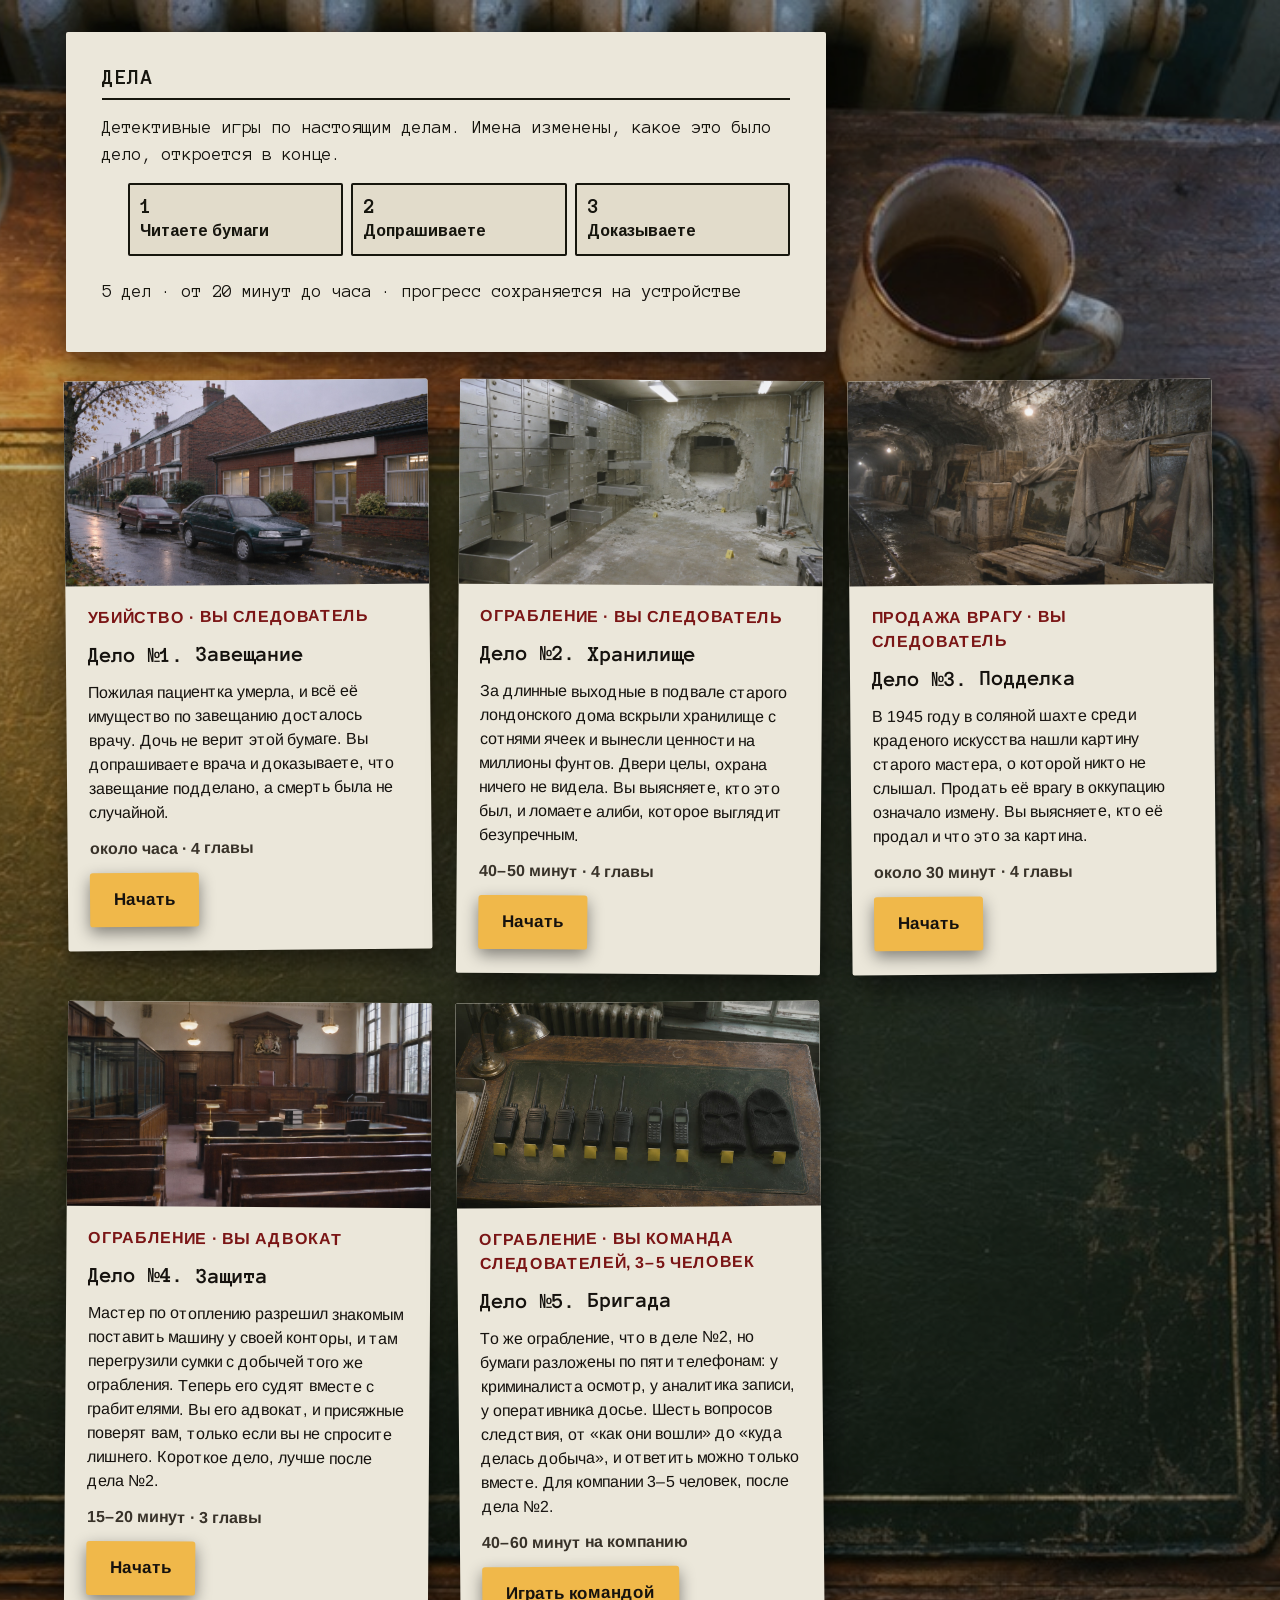
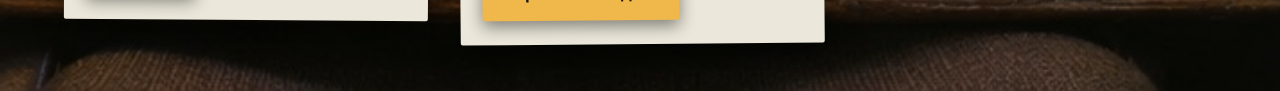
==== commit e309eef9: "Аудит, партия 2: настоящая фамилия убрана из бумаги главы 4, спойлеры в финале главы 3, «Вашей верси" ====
--- a/index.html
+++ b/index.html
@@ -15,7 +15,7 @@
 <meta name="twitter:card" content="summary_large_image">
 <link rel="icon" href="data:image/svg+xml,%3Csvg xmlns='http://www.w3.org/2000/svg' viewBox='0 0 64 64'%3E%3Crect width='64' height='64' rx='8' fill='%2316120e'/%3E%3Crect x='12' y='14' width='40' height='40' rx='2' fill='%23ebe7da'/%3E%3Crect x='18' y='24' width='28' height='4' fill='%2315120e'/%3E%3Crect x='18' y='33' width='28' height='4' fill='%2315120e'/%3E%3Crect x='18' y='42' width='18' height='4' fill='%2315120e'/%3E%3Crect x='30' y='8' width='22' height='12' rx='2' fill='%237a1515' transform='rotate(-8 41 14)'/%3E%3C/svg%3E">
 <link rel="stylesheet" href="fonts/fonts.css">
-<link rel="stylesheet" href="style.css?v=20261126">
+<link rel="stylesheet" href="style.css?v=20261128">
 </head>
 <body>
 <main id="app" tabindex="-1"></main>
@@ -28,25 +28,25 @@
   </filter>
 </svg>
 
-<script src="chapter1.js?v=20261126"></script>
-<script src="chapter2.js?v=20261126"></script>
-<script src="chapter3.js?v=20261126"></script>
-<script src="chapter4.js?v=20261126"></script>
-<script src="vault1.js?v=20261126"></script>
-<script src="vault2.js?v=20261126"></script>
-<script src="vault3.js?v=20261126"></script>
-<script src="vault4.js?v=20261126"></script>
-<script src="fake1.js?v=20261126"></script>
-<script src="fake2.js?v=20261126"></script>
-<script src="fake3.js?v=20261126"></script>
-<script src="fake4.js?v=20261126"></script>
-<script src="defense1.js?v=20261126"></script>
-<script src="defense2.js?v=20261126"></script>
-<script src="defense3.js?v=20261126"></script>
-<script src="archive.js?v=20261126"></script>
-<script src="guess.js?v=20261126"></script>
-<script src="inbox.js?v=20261126"></script>
-<script src="team1.js?v=20261126"></script>
-<script src="game.js?v=20261126"></script>
+<script src="chapter1.js?v=20261128"></script>
+<script src="chapter2.js?v=20261128"></script>
+<script src="chapter3.js?v=20261128"></script>
+<script src="chapter4.js?v=20261128"></script>
+<script src="vault1.js?v=20261128"></script>
+<script src="vault2.js?v=20261128"></script>
+<script src="vault3.js?v=20261128"></script>
+<script src="vault4.js?v=20261128"></script>
+<script src="fake1.js?v=20261128"></script>
+<script src="fake2.js?v=20261128"></script>
+<script src="fake3.js?v=20261128"></script>
+<script src="fake4.js?v=20261128"></script>
+<script src="defense1.js?v=20261128"></script>
+<script src="defense2.js?v=20261128"></script>
+<script src="defense3.js?v=20261128"></script>
+<script src="archive.js?v=20261128"></script>
+<script src="guess.js?v=20261128"></script>
+<script src="inbox.js?v=20261128"></script>
+<script src="team1.js?v=20261128"></script>
+<script src="game.js?v=20261128"></script>
 </body>
 </html>
--- a/style.css
+++ b/style.css
@@ -437,4 +437,5 @@
 .catalog__how { list-style: none; margin: 4px 0 14px; padding: 0; display: grid; grid-template-columns: repeat(3, minmax(0, 1fr)); gap: 8px; font: 700 16px/1.3 Arimo, Arial, sans-serif; }
 .catalog__how li { display: grid; gap: 4px; padding: 10px 10px 12px; background: #e2dccb; border: 2px solid var(--ink); border-radius: 2px; }
 .catalog__how b { font: 700 22px/1 'Anonymous Pro', 'Courier New', monospace; }
-@media (max-width: 380px) { .catalog__how { grid-template-columns: 1fr; } .catalog__how li { grid-template-columns: auto 1fr; align-items: center; } }
+.catalog__how li { overflow-wrap: normal; hyphens: none; }
+@media (max-width: 520px) { .catalog__how { grid-template-columns: 1fr; gap: 6px; } .catalog__how li { grid-template-columns: 32px 1fr; align-items: center; padding: 8px 12px; } }
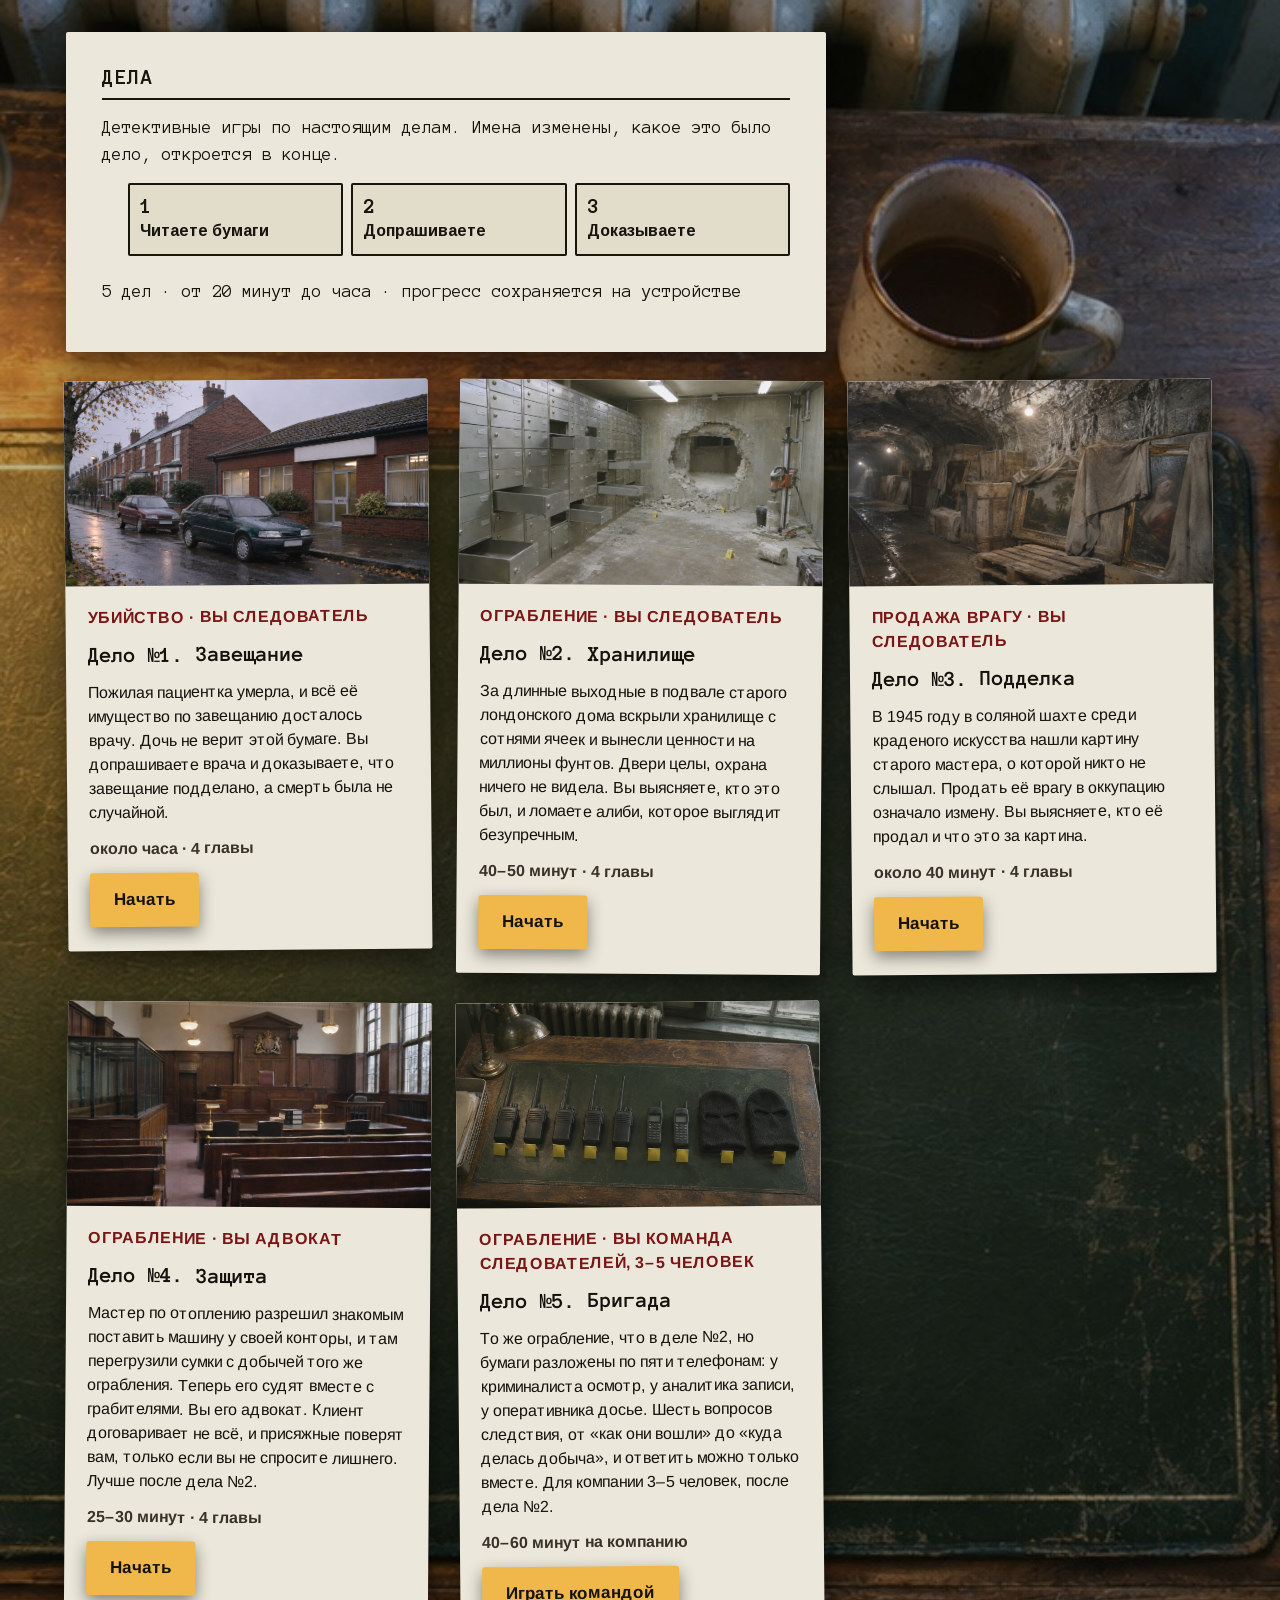
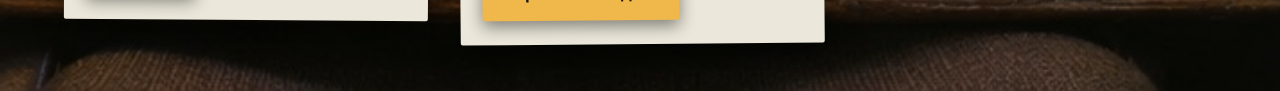
==== commit 3acceaf2: "Партия 5: поворот одной бумагой с печатью, финал главы в три карточки, допросная с состоянием подозр" ====
--- a/index.html
+++ b/index.html
@@ -15,7 +15,7 @@
 <meta name="twitter:card" content="summary_large_image">
 <link rel="icon" href="data:image/svg+xml,%3Csvg xmlns='http://www.w3.org/2000/svg' viewBox='0 0 64 64'%3E%3Crect width='64' height='64' rx='8' fill='%2316120e'/%3E%3Crect x='12' y='14' width='40' height='40' rx='2' fill='%23ebe7da'/%3E%3Crect x='18' y='24' width='28' height='4' fill='%2315120e'/%3E%3Crect x='18' y='33' width='28' height='4' fill='%2315120e'/%3E%3Crect x='18' y='42' width='18' height='4' fill='%2315120e'/%3E%3Crect x='30' y='8' width='22' height='12' rx='2' fill='%237a1515' transform='rotate(-8 41 14)'/%3E%3C/svg%3E">
 <link rel="stylesheet" href="fonts/fonts.css">
-<link rel="stylesheet" href="style.css?v=20261128">
+<link rel="stylesheet" href="style.css?v=20261201">
 </head>
 <body>
 <main id="app" tabindex="-1"></main>
@@ -28,25 +28,26 @@
   </filter>
 </svg>
 
-<script src="chapter1.js?v=20261128"></script>
-<script src="chapter2.js?v=20261128"></script>
-<script src="chapter3.js?v=20261128"></script>
-<script src="chapter4.js?v=20261128"></script>
-<script src="vault1.js?v=20261128"></script>
-<script src="vault2.js?v=20261128"></script>
-<script src="vault3.js?v=20261128"></script>
-<script src="vault4.js?v=20261128"></script>
-<script src="fake1.js?v=20261128"></script>
-<script src="fake2.js?v=20261128"></script>
-<script src="fake3.js?v=20261128"></script>
-<script src="fake4.js?v=20261128"></script>
-<script src="defense1.js?v=20261128"></script>
-<script src="defense2.js?v=20261128"></script>
-<script src="defense3.js?v=20261128"></script>
-<script src="archive.js?v=20261128"></script>
-<script src="guess.js?v=20261128"></script>
-<script src="inbox.js?v=20261128"></script>
-<script src="team1.js?v=20261128"></script>
-<script src="game.js?v=20261128"></script>
+<script src="chapter1.js?v=20261201"></script>
+<script src="chapter2.js?v=20261201"></script>
+<script src="chapter3.js?v=20261201"></script>
+<script src="chapter4.js?v=20261201"></script>
+<script src="vault1.js?v=20261201"></script>
+<script src="vault2.js?v=20261201"></script>
+<script src="vault3.js?v=20261201"></script>
+<script src="vault4.js?v=20261201"></script>
+<script src="fake1.js?v=20261201"></script>
+<script src="fake2.js?v=20261201"></script>
+<script src="fake3.js?v=20261201"></script>
+<script src="fake4.js?v=20261201"></script>
+<script src="defense1.js?v=20261201"></script>
+<script src="defensec.js?v=20261201"></script>
+<script src="defense2.js?v=20261201"></script>
+<script src="defense3.js?v=20261201"></script>
+<script src="archive.js?v=20261201"></script>
+<script src="guess.js?v=20261201"></script>
+<script src="inbox.js?v=20261201"></script>
+<script src="team1.js?v=20261201"></script>
+<script src="game.js?v=20261201"></script>
 </body>
 </html>
--- a/style.css
+++ b/style.css
@@ -209,25 +209,29 @@
 .audit { flex: 1; display: flex; justify-content: center; align-items: start; padding: 24px max(16px, env(safe-area-inset-left)); }
 .audit__res { margin: 0; font-weight: 700; }
 
-/* реконструкция утра */
-.tl { flex: 1; display: grid; gap: 20px; padding: 20px max(16px, env(safe-area-inset-left)); align-items: start; }
-@media (min-width: 900px) { .tl { grid-template-columns: minmax(0, 1.1fr) minmax(0, 0.9fr); } }
+/* хронология лентой: шкала времени слева направо, карточки под своим часом, на телефоне листается вбок */
+.tl { flex: 1; display: grid; gap: 20px; padding: 20px max(16px, env(safe-area-inset-left)); align-items: start; width: 100%; max-width: 1180px; margin: 0 auto; }
+.tl > * { min-width: 0; }
 .tl .paper { width: 100%; }
 .tray { scroll-margin-top: 72px; }
 .slots { scroll-margin-top: 150px; }
-.slots { list-style: none; margin: 14px 0 0; padding: 0; display: grid; gap: 10px; }
-.slot { display: grid; grid-template-columns: 8.5em 1fr; gap: 12px; align-items: center; min-height: 64px; padding: 10px 12px; border: 2px solid var(--ink); border-radius: 2px; }
-.slot__t { font: 700 18px/1.2 'Anonymous Pro', 'Courier New', monospace; }
+.slots { list-style: none; margin: 14px 0 0; padding: 4px 0 12px; display: grid; grid-auto-flow: column; grid-auto-columns: minmax(200px, 1fr); gap: 0 12px; overflow-x: auto; scroll-snap-type: x proximity; scroll-padding: 0 8px; scrollbar-width: thin; }
+.slot { position: relative; scroll-snap-align: start; display: grid; gap: 10px; align-content: start; min-height: 150px; padding: 0 0 6px; border-top: 3px solid var(--ink); }
+.slot::before { content: ''; position: absolute; left: 0; top: -3px; width: 3px; height: 16px; background: var(--ink); }
+.slot__t { padding: 6px 0 0 8px; font: 700 20px/1.15 'Anonymous Pro', 'Courier New', monospace; }
+.slot__body { display: block; padding: 8px 10px; border: 2px solid var(--ink); border-radius: 2px; background: var(--p-form); }
 .slot__body b { display: block; }
 .slot__src { display: block; color: var(--ink-soft); }
 .slot__btn {
   appearance: none; cursor: pointer; min-height: 44px; padding: 8px 12px; border: 2px dashed var(--ink); border-radius: 2px;
   background: transparent; color: var(--ink); font: 700 16px/1.2 Arimo, Arial, sans-serif; text-align: left;
 }
+.slot > .slot__btn { min-height: 64px; width: 100%; }
 .slot__btn:hover:not(:disabled) { background: #e6dfc9; }
 .slot__btn:disabled { cursor: default; }
-.slot--set { background: #e1ebd6; }
-.slot--gap { border-style: dotted; }
+.slot--set .slot__body { background: #e1ebd6; }
+.slot--gap { border-top-style: dotted; }
+.slot--gap .slot__body { border-style: dotted; color: var(--ink-soft); }
 .tl__pick { position: sticky; top: 76px; z-index: 2; margin: 0 0 12px; padding: 10px 12px; background: #f7e7a6; border: 2px solid var(--ink); border-radius: 2px; }
 .tl__msg { min-height: 1.5em; margin: 14px 0 0; font-weight: 700; }
 
@@ -240,8 +244,7 @@
   .paper .log td[data-l]::before { content: attr(data-l) ': '; font-weight: 700; }
   .paper .log td:first-child { padding-top: 8px; }
   .paper .log td:last-child { padding-bottom: 8px; }
-  .slot { grid-template-columns: 7.4em 1fr; gap: 8px; }
-  .slot--set, .slot--gap { grid-template-columns: 1fr; gap: 4px; }
+  .slots { grid-auto-columns: minmax(78%, 1fr); }
 }
 
 /* экран «дальше платно» */
@@ -269,7 +272,7 @@
   .bar { padding-block: 6px; }
   .dock { padding-block: 8px; }
   .dock .btn { padding: 10px 18px; }
-  .room, .desk, .tl { grid-template-columns: minmax(0, 1fr) minmax(0, 1fr); }
+  .room, .desk { grid-template-columns: minmax(0, 1fr) minmax(0, 1fr); }
   .desk { grid-template-columns: minmax(200px, 0.7fr) minmax(0, 1.3fr); }
   .paper--transcript { max-height: calc(100dvh - 150px); }
   .tray { max-height: calc(100dvh - 150px); overflow: auto; }
@@ -364,7 +367,7 @@
 .rooms__btn[aria-pressed='true'] { background: var(--accent); color: var(--bar); border-color: var(--accent); }
 .fld__tt { display: block; }
 .fld__ts { display: block; font-weight: 400; font-size: 16px; color: var(--ink); }
-.slot--ok { background: #d3e6c3; }
+.slot--ok .slot__body { background: #d3e6c3; }
 .slot__btn--undo { margin-top: 8px; min-height: 44px; padding: 8px 14px; }
 .tl__msg { padding: 10px 12px; background: #efe9d3; border: 2px solid var(--ink); border-radius: 2px; min-height: 0; }
 
@@ -396,7 +399,7 @@
 .debrief__mark--skip { background: #e4e0d2; }
 
 /* входящие, «вы остановились здесь», паспорт */
-.toast { position: fixed; left: max(12px, env(safe-area-inset-left)); right: max(12px, env(safe-area-inset-right)); top: 12px; z-index: 25; display: flex; gap: 0; max-width: 520px; margin: 0 auto; background: var(--bar); border: 2px solid var(--accent); border-radius: 6px; box-shadow: 0 10px 30px rgb(0 0 0 / 0.6); animation: land 240ms var(--ease); }
+.toast { position: fixed; left: max(12px, env(safe-area-inset-left)); right: max(12px, env(safe-area-inset-right)); bottom: calc(96px + env(safe-area-inset-bottom)); z-index: 25; display: flex; gap: 0; max-width: 520px; margin: 0 auto; background: var(--bar); border: 2px solid var(--accent); border-radius: 6px; box-shadow: 0 10px 30px rgb(0 0 0 / 0.6); animation: land 240ms var(--ease); }
 .toast__main { flex: 1; min-height: 56px; padding: 8px 14px; text-align: left; cursor: pointer; background: transparent; border: 0; color: var(--bar-ink); font-size: 16px; }
 .toast__main b { display: block; color: var(--accent); }
 .toast__x { min-width: 56px; min-height: 56px; cursor: pointer; background: transparent; border: 0; border-left: 1px solid var(--bar-line); color: var(--bar-ink); font-size: 28px; }
@@ -425,6 +428,30 @@
 .passport__key { margin: 0 0 12px; font-size: 16px; }
 .req__note { padding: 8px 14px; background: var(--p-form); border: 2px solid var(--ink); color: var(--ink); }
 
+/* команда: вопросы «по порядку» и «кто это», код между вопросами */
+.tray__chips--names { grid-template-columns: repeat(auto-fit, minmax(120px, 1fr)); }
+.chip--flat { cursor: default; }
+.sheets li .chip--flat, .chip--flat:hover { transform: none; box-shadow: 2px 4px 10px rgb(0 0 0 / 0.5); }
+.unlock { display: flex; flex-wrap: wrap; align-items: center; gap: 8px 12px; }
+.unlock__l { font-weight: 700; }
+.unlock__in { width: 4.5em; min-height: 48px; padding: 6px 10px; border: 2px solid var(--bar-line); border-radius: 3px; background: var(--bar-ink); color: var(--ink); font: 700 22px/1 'Anonymous Pro', 'Courier New', monospace; text-align: center; letter-spacing: 0.1em; }
+.unlock__help { margin: 0; width: 100%; font-size: 16px; }
+.paper--transcript .code { padding: 10px 12px; border: 2px solid var(--ink); background: #f7e7a6; font-weight: 700; }
+.paper--transcript .code .num { color: var(--stamp); font-size: 22px; }
+
+/* хронология: слот «не было» для события-приманки */
+.slot--bin { border-top-style: dashed; }
+.slot--bin .slot__body { border-style: dashed; background: #f3efe2; }
+.slot--bin .slot__t { font-size: 17px; }
+
+/* финал дела: раскрытие внутри финала, разбор после опроса «правда или придумано» */
+.reveal { width: min(100%, 720px); }
+.quiz { width: min(100%, 720px); }
+.quiz__list { margin: 0 0 12px; padding-left: 1.4em; display: grid; gap: 12px; }
+.quiz__item p { margin: 0 0 8px; }
+.quiz__btns { display: flex; flex-wrap: wrap; gap: 8px; }
+.quiz__res { margin: 0; }
+
 /* телефон боком: панели не должны съедать треть экрана */
 @media (max-height: 500px) {
   .bar { padding: 6px max(16px, env(safe-area-inset-left)); gap: 2px 20px; }
@@ -439,3 +466,81 @@
 .catalog__how b { font: 700 22px/1 'Anonymous Pro', 'Courier New', monospace; }
 .catalog__how li { overflow-wrap: normal; hyphens: none; }
 @media (max-width: 520px) { .catalog__how { grid-template-columns: 1fr; gap: 6px; } .catalog__how li { grid-template-columns: 32px 1fr; align-items: center; padding: 8px 12px; } }
+
+/* финал главы: полоса глав и три карточки (итог, разбор, паспорт); на телефоне листаются вбок */
+.progress { display: flex; flex-wrap: wrap; align-items: center; gap: 8px 14px; width: 100%; max-width: 1080px; padding: 8px 14px; background: var(--bar); border: 1px solid var(--bar-line); border-radius: 3px; font-weight: 700; }
+.segs { display: flex; gap: 6px; margin: 0; padding: 0; list-style: none; flex: 1; min-width: 140px; }
+.segs li { flex: 1; height: 14px; border: 2px solid var(--bar-ink); border-radius: 2px; }
+.segs li.on { background: var(--accent); border-color: var(--accent); }
+.cards { display: flex; gap: 16px; width: 100%; max-width: 1080px; overflow-x: auto; scroll-snap-type: x mandatory; scroll-padding: 0 8px; padding: 6px 4px 14px; align-items: start; scrollbar-width: thin; }
+.card { flex: 0 0 min(86%, 340px); scroll-snap-align: start; width: auto; padding: 24px 22px; animation: none; }
+.card h1 { font-size: 20px; }
+.card .debrief__list { gap: 8px; }
+.card__k { margin: 0 0 12px; padding: 2px 10px; display: inline-block; border: 2px solid var(--ink); font: 700 16px/1.4 'Anonymous Pro', 'Courier New', monospace; letter-spacing: 0.1em; text-transform: uppercase; }
+.card .file-tag { display: block; width: fit-content; }
+@media (min-width: 1100px) { .cards { justify-content: center; } }
+
+/* поворот: одна бумага крупно, скрепка, штамп даты и печать поверх текста */
+.kicker { margin: 0; align-self: flex-start; padding: 4px 10px; border: 2px solid var(--accent); color: var(--accent); font: 700 16px/1.3 'Anonymous Pro', 'Courier New', monospace; letter-spacing: 0.1em; text-transform: uppercase; background: var(--bar); }
+.turn-doc { position: relative; width: min(100%, 600px); padding: 48px 34px 36px; transform: rotate(-0.8deg); box-shadow: 8px 20px 40px rgb(0 0 0 / 0.65); }
+.turn-doc.paper--printout { padding-left: 56px; padding-right: 56px; }
+.turn-doc h1 { padding-right: 96px; }
+.turn-doc .hand { margin-top: 18px; color: #2b2560; }
+.clip { position: absolute; left: 28px; top: -14px; width: 16px; height: 46px; border: 3px solid #70767b; border-radius: 9px; transform: rotate(-6deg); }
+.datestamp { position: absolute; right: 26px; top: 14px; padding: 2px 10px; transform: rotate(5deg); border: 2px solid #2b3a7a; color: #2b3a7a; font: 700 16px/1.4 'Anonymous Pro', 'Courier New', monospace; letter-spacing: 0.06em; white-space: nowrap; }
+.stamp-big { position: absolute; right: 14px; top: 86px; max-width: 70%; padding: 6px 14px; transform: rotate(-12deg); border: 4px solid var(--stamp); color: var(--stamp); font: 700 26px/1.1 'Anonymous Pro', 'Courier New', monospace; letter-spacing: 0.1em; text-transform: uppercase; opacity: 0.82; mix-blend-mode: multiply; -webkit-mask-image: radial-gradient(ellipse at 30% 40%, #000 55%, transparent 100%), radial-gradient(ellipse at 80% 70%, #000 50%, transparent 100%); mask-image: radial-gradient(ellipse at 30% 40%, #000 55%, transparent 100%), radial-gradient(ellipse at 80% 70%, #000 50%, transparent 100%); }
+@media (max-width: 600px) { .turn-doc { padding: 44px 20px 28px; } .turn-doc.paper--printout { padding-left: 40px; padding-right: 40px; } .turn-doc h1 { padding-right: 0; margin-top: 10px; } .stamp-big { font-size: 22px; top: 44px; right: 10px; } .datestamp { right: 14px; top: 10px; } }
+
+/* допросная: кадр комнаты, состояние подозреваемого, печать и дрожь листа */
+.room--suspect { grid-template-areas: 'sus' 'proto' 'tray'; }
+@media (min-width: 900px) { .room--suspect { grid-template-columns: minmax(0, 1.1fr) minmax(0, 0.9fr); grid-template-areas: 'sus tray' 'proto tray'; align-items: start; } }
+.suspect { grid-area: sus; position: relative; margin: 0; border: 8px solid #2a241c; border-radius: 3px; box-shadow: 0 14px 34px rgb(0 0 0 / 0.6); overflow: hidden; background: #000; }
+.suspect img { display: block; width: 100%; height: auto; aspect-ratio: 16 / 6; object-fit: cover; transition: filter 400ms var(--ease); }
+.suspect[data-state='1'] img { filter: contrast(1.2) saturate(1.15) brightness(0.9); }
+.suspect[data-state='2'] img { filter: grayscale(0.85) brightness(0.62) contrast(1.1); }
+.suspect__state { display: flex; flex-wrap: wrap; justify-content: space-between; align-items: center; gap: 6px 12px; padding: 8px 12px; background: var(--bar); color: var(--bar-ink); font-weight: 700; }
+.suspect__meter { display: flex; flex-wrap: wrap; gap: 4px; }
+.suspect__meter i { font-style: normal; padding: 2px 10px; border: 1px solid var(--bar-line); border-radius: 2px; }
+.suspect__meter i.on { background: var(--accent); color: var(--bar); border-color: var(--accent); }
+.room--suspect .paper--transcript { grid-area: proto; }
+.room--suspect .tray { grid-area: tray; }
+.shake { animation: shake 420ms var(--ease); }
+@keyframes shake { 0%, 100% { transform: translateX(0); } 20% { transform: translateX(-7px) rotate(-0.4deg); } 40% { transform: translateX(6px); } 60% { transform: translateX(-4px) rotate(0.3deg); } 80% { transform: translateX(3px); } }
+.mark--new .stamp { animation: stampin 320ms var(--ease); }
+@keyframes stampin { from { transform: rotate(-3deg) scale(1.6); opacity: 0; } 70% { transform: rotate(-3deg) scale(0.96); opacity: 1; } }
+
+/* карта места: фото с точками, подпись к выбранной точке */
+.map { width: min(100%, 860px); }
+.map__fig { position: relative; margin: 0 0 14px; transform: none; padding: 0; box-shadow: none; background: transparent; }
+.map__fig img { display: block; width: 100%; height: auto; }
+.pin { position: absolute; width: 36px; height: 36px; margin: -18px 0 0 -18px; padding: 0; border: 3px solid #fbfaf6; border-radius: 50%; background: var(--bar); color: var(--bar-ink); font: 700 16px/1 'Anonymous Pro', 'Courier New', monospace; cursor: pointer; box-shadow: 0 4px 10px rgb(0 0 0 / 0.5); }
+.pin[aria-pressed='true'] { border-color: var(--accent); transform: scale(1.15); }
+.pin--on { background: var(--accent); color: var(--bar); }
+.pin--ok { background: #2f6b2f; color: #fff; }
+.pin--miss { background: var(--stamp); color: #fff; }
+.pin--bad { background: #cfc8b8; color: var(--ink); border-style: dashed; }
+.map__pop { padding: 12px 14px; margin: 0 0 12px; background: #efe9d3; border: 2px solid var(--ink); border-radius: 2px; }
+.map__pop b { display: block; margin-bottom: 4px; }
+.map__pop p { margin: 0 0 8px; }
+.map__src { color: var(--ink-soft); }
+.map .tl__msg { margin: 0; }
+
+/* входящее сверху и конверт со ставкой */
+.boss { width: min(100%, 720px); margin: 12px auto 0; border: 3px solid var(--accent); }
+.boss .msg__meta { margin-bottom: 6px; }
+.boss .quiz__btns .slot__btn { flex: 1 1 200px; }
+.envelope { width: min(100%, 720px); }
+
+/* мир дела №3: бумага 1945 года, синие чернила, печать министерства */
+body[data-world='w45'] { --p-typed: #e2d2a4; --p-form: #e6d9b4; --p-letter: #e9dcb9; --ink: #1b1a2e; --ink-soft: #33304a; --stamp: #2b2f66; --accent: #d9ae4c; }
+body[data-world='w45'] .scene { background-color: #5a4a2c; background-blend-mode: multiply; }
+body[data-world='w45'] .scene::before { background: rgb(40 28 8 / 0.35); }
+body[data-world='w45'] .paper { background-image: radial-gradient(ellipse at 50% 50%, transparent 55%, rgb(90 60 20 / 0.28) 100%), radial-gradient(circle at 12% 18%, rgb(120 80 30 / 0.22) 0 6px, transparent 7px), radial-gradient(circle at 78% 70%, rgb(120 80 30 / 0.18) 0 9px, transparent 10px), radial-gradient(circle at 60% 12%, rgb(120 80 30 / 0.15) 0 4px, transparent 5px); box-shadow: 6px 14px 30px rgb(0 0 0 / 0.6); }
+body[data-world='w45'] .paper--form { background-image: linear-gradient(rgb(27 26 46 / 0.06) 1px, transparent 1px), radial-gradient(ellipse at 50% 50%, transparent 55%, rgb(90 60 20 / 0.22) 100%); }
+body[data-world='w45'] .paper--typed, body[data-world='w45'] .paper--transcript { color: #232140; }
+body[data-world='w45'] .paper--typed h1 { font: 700 20px/1.3 Tinos, 'Times New Roman', serif; letter-spacing: 0.14em; text-transform: uppercase; border-top: 1px solid var(--ink); border-bottom: 1px solid var(--ink); padding: 8px 0; text-align: center; }
+body[data-world='w45'] .paper .hand, body[data-world='w45'] .paper .sign { color: #2a2a55; }
+body[data-world='w45'] .bar__item b { color: #d9c08a; }
+body[data-world='w45'] .chip, body[data-world='w45'] .case { background: var(--p-typed); }
+body[data-world='w45'] .paper--memo { position: relative; padding-bottom: 120px; }
+body[data-world='w45'] .paper--memo::after { content: ''; position: absolute; right: 22px; bottom: 16px; width: 120px; height: 120px; transform: rotate(-14deg); opacity: 0.75; mix-blend-mode: multiply; background: url("data:image/svg+xml,%3Csvg xmlns='http://www.w3.org/2000/svg' viewBox='0 0 128 128'%3E%3Cdefs%3E%3Cpath id='p' d='M64,64 m-46,0 a46,46 0 1,1 92,0 a46,46 0 1,1 -92,0'/%3E%3C/defs%3E%3Ccircle cx='64' cy='64' r='60' fill='none' stroke='%232b2f66' stroke-width='3'/%3E%3Ccircle cx='64' cy='64' r='40' fill='none' stroke='%232b2f66' stroke-width='1.5'/%3E%3Ctext font-family='serif' font-size='11' font-weight='700' fill='%232b2f66' letter-spacing='1.5'%3E%3CtextPath href='%23p'%3EMINISTERIE VAN JUSTITIE · AFDELING KUNST · 'S-GRAVENHAGE ·%3C/textPath%3E%3C/text%3E%3Ctext x='64' y='60' text-anchor='middle' font-family='serif' font-size='12' font-weight='700' fill='%232b2f66'%3EGEZIEN%3C/text%3E%3Ctext x='64' y='76' text-anchor='middle' font-family='monospace' font-size='11' fill='%232b2f66'%3E1945%3C/text%3E%3C/svg%3E") center / contain no-repeat; -webkit-mask-image: linear-gradient(115deg, #000 35%, transparent 52%, #000 64%, #000 80%, transparent 100%); mask-image: linear-gradient(115deg, #000 35%, transparent 52%, #000 64%, #000 80%, transparent 100%); pointer-events: none; }
